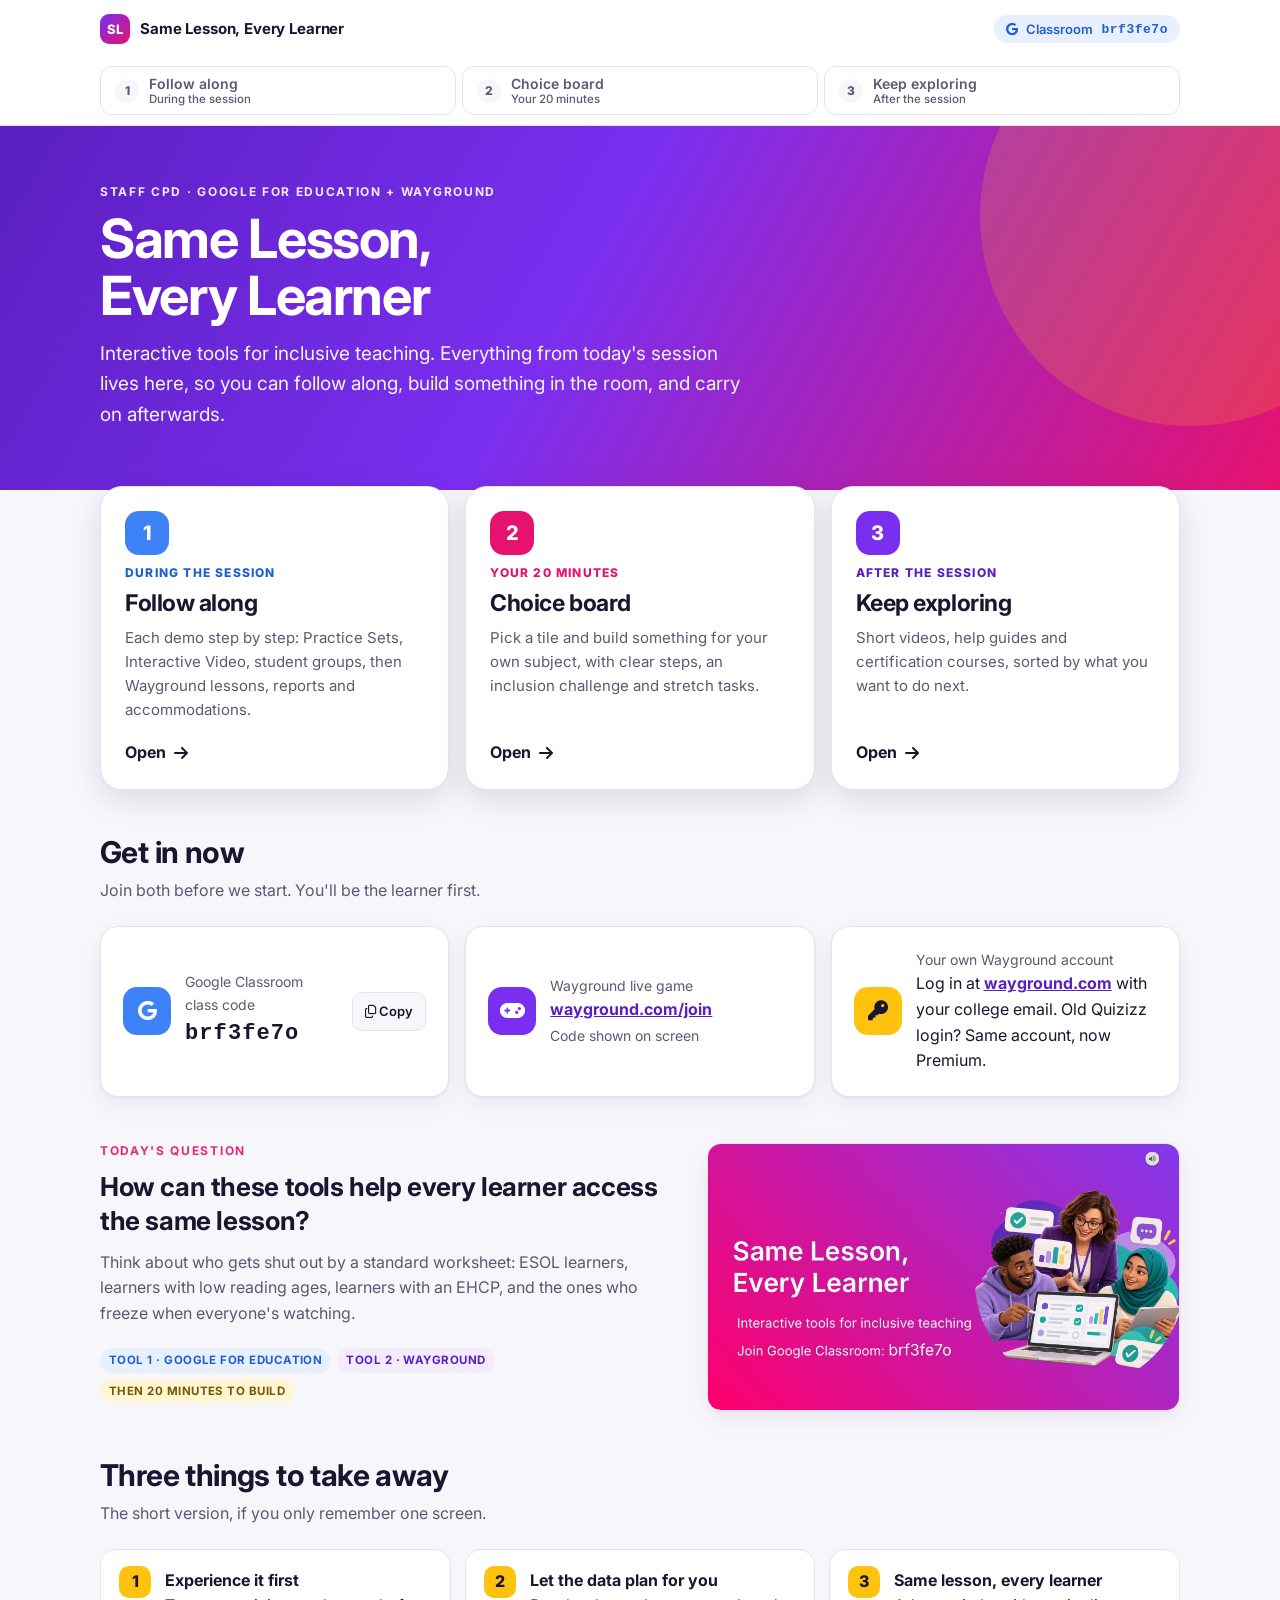
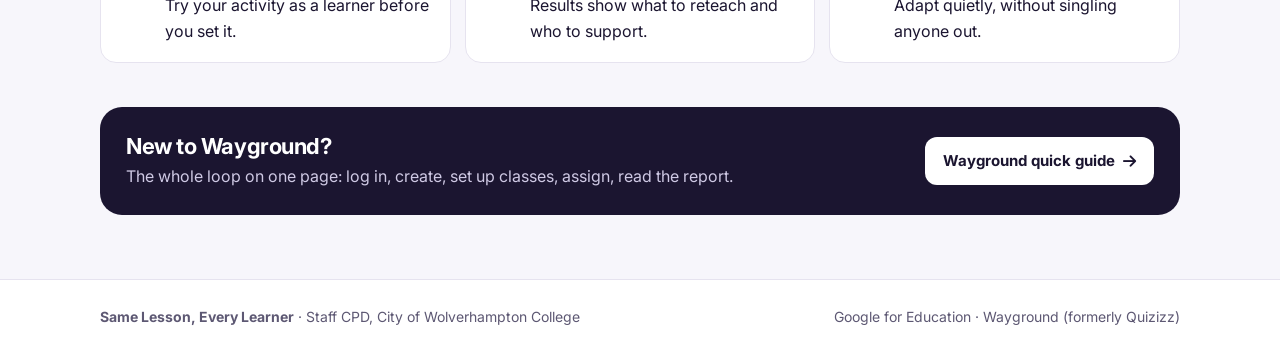
==== index.html @ 35222736 "Version stylesheet and script links so browsers load updates Co-Authored-By: Claude Opus 5.5 <norepl" ====
<!DOCTYPE html>
<html lang="en-GB">
<head>
<meta charset="UTF-8">
<meta name="viewport" content="width=device-width, initial-scale=1.0">
<title>Same Lesson, Every Learner</title>
<meta name="description" content="Session hub: Google for Education and Wayground for inclusive teaching.">
<meta property="og:title" content="Same Lesson, Every Learner">
<meta property="og:description" content="Session hub: Google for Education and Wayground for inclusive teaching.">
<link rel="icon" href="data:image/svg+xml,%3Csvg xmlns='http://www.w3.org/2000/svg' viewBox='0 0 32 32'%3E%3Crect width='32' height='32' rx='8' fill='%237a2ff0'/%3E%3Ctext x='16' y='22' font-family='Arial' font-weight='700' font-size='15' fill='white' text-anchor='middle'%3ESL%3C/text%3E%3C/svg%3E">
<link rel="preconnect" href="https://fonts.googleapis.com">
<link rel="preconnect" href="https://fonts.gstatic.com" crossorigin>
<link href="https://fonts.googleapis.com/css2?family=Inter:wght@400;500;600;700;800&display=swap" rel="stylesheet">
<link href="https://cdnjs.cloudflare.com/ajax/libs/font-awesome/6.5.2/css/all.min.css" rel="stylesheet">
<link href="assets/style.css?v=202610262150" rel="stylesheet">
</head>
<body>
<a class="skip" href="#main">Skip to content</a>
<header class="site-header">
  <div class="wrap">
    <div class="header-row">
      <a class="brand" href="index.html"><span class="brand-mark" aria-hidden="true">SL</span><span>Same Lesson<span class="brand-text-long">, Every Learner</span></span></a>
      <button class="code-pill" data-copy="brf3fe7o" title="Copy the Google Classroom code"><i class="fa-brands fa-google" aria-hidden="true"></i> Classroom <strong>brf3fe7o</strong></button>
    </div>
    <nav class="steps" aria-label="Session sections">
      <a class="step-link" href="follow-along.html"><span class="num">1</span><span class="t">Follow along<small>During the session</small></span></a>
      <a class="step-link" href="choice-board.html"><span class="num">2</span><span class="t">Choice board<small>Your 20 minutes</small></span></a>
      <a class="step-link" href="explore.html"><span class="num">3</span><span class="t">Keep exploring<small>After the session</small></span></a>
    </nav>
  </div>
</header>

<section class="hero">
  <div class="wrap">
    <p class="eyebrow">Staff CPD · Google for Education + Wayground</p>
    <h1>Same Lesson,<br>Every Learner</h1>
    <p class="lede">Interactive tools for inclusive teaching. Everything from today's session lives here, so you can follow along, build something in the room, and carry on afterwards.</p>
  </div>
</section>

<main id="main">
  <div class="wrap">

    <div class="path-cards">
      <a class="path-card" href="follow-along.html">
        <div class="pnum bg-blue">1</div>
        <span class="when" style="color:var(--blue-dark)">During the session</span>
        <h2>Follow along</h2>
        <p>Each demo step by step: Practice Sets, Interactive Video, student groups, then Wayground lessons, reports and accommodations.</p>
        <span class="go">Open <i class="fa-solid fa-arrow-right" aria-hidden="true"></i></span>
      </a>
      <a class="path-card" href="choice-board.html">
        <div class="pnum bg-pink">2</div>
        <span class="when" style="color:var(--pink)">Your 20 minutes</span>
        <h2>Choice board</h2>
        <p>Pick a tile and build something for your own subject, with clear steps, an inclusion challenge and stretch tasks.</p>
        <span class="go">Open <i class="fa-solid fa-arrow-right" aria-hidden="true"></i></span>
      </a>
      <a class="path-card" href="explore.html">
        <div class="pnum bg-purple">3</div>
        <span class="when" style="color:var(--purple-dark)">After the session</span>
        <h2>Keep exploring</h2>
        <p>Short videos, help guides and certification courses, sorted by what you want to do next.</p>
        <span class="go">Open <i class="fa-solid fa-arrow-right" aria-hidden="true"></i></span>
      </a>
    </div>

    <section class="block" style="margin-top:44px">
      <h2>Get in now</h2>
      <p class="sub">Join both before we start. You'll be the learner first.</p>
      <div class="join-grid">
        <div class="card join">
          <div class="icon bg-blue"><i class="fa-brands fa-google" aria-hidden="true"></i></div>
          <div>
            <p style="font-size:14px;color:var(--muted)">Google Classroom class code</p>
            <p class="code">brf3fe7o</p>
          </div>
          <button class="copy-btn" data-copy="brf3fe7o"><i class="fa-regular fa-copy" aria-hidden="true"></i> Copy</button>
        </div>
        <div class="card join">
          <div class="icon bg-purple"><i class="fa-solid fa-gamepad" aria-hidden="true"></i></div>
          <div>
            <p style="font-size:14px;color:var(--muted)">Wayground live game</p>
            <p><a href="https://wayground.com/join" target="_blank" rel="noopener"><strong>wayground.com/join</strong></a><br><span style="font-size:14px;color:var(--muted)">Code shown on screen</span></p>
          </div>
        </div>
        <div class="card join">
          <div class="icon bg-yellow"><i class="fa-solid fa-key" aria-hidden="true"></i></div>
          <div>
            <p style="font-size:14px;color:var(--muted)">Your own Wayground account</p>
            <p>Log in at <a href="https://wayground.com" target="_blank" rel="noopener"><strong>wayground.com</strong></a> with your college email. Old Quizizz login? Same account, now Premium.</p>
          </div>
        </div>
      </div>
    </section>

    <section class="block">
      <div class="split">
        <div>
          <p class="eyebrow" style="color:var(--pink)">Today's question</p>
          <p class="lead-q">How can these tools help every learner access the same lesson?</p>
          <p class="sub" style="margin-top:12px">Think about who gets shut out by a standard worksheet: ESOL learners, learners with low reading ages, learners with an EHCP, and the ones who freeze when everyone's watching.</p>
          <div class="tags">
            <span class="tag google">Tool 1 · Google for Education</span>
            <span class="tag wayground">Tool 2 · Wayground</span>
            <span class="tag time">Then 20 minutes to build</span>
          </div>
        </div>
        <div class="figure"><img src="assets/img/session-title.jpg" alt="Session title slide: Same Lesson, Every Learner. Interactive tools for inclusive teaching." width="900" height="506"></div>
      </div>
    </section>

    <section class="block">
      <h2>Three things to take away</h2>
      <p class="sub">The short version, if you only remember one screen.</p>
      <ol class="takeaways">
        <li><strong>Experience it first</strong>Try your activity as a learner before you set it.</li>
        <li><strong>Let the data plan for you</strong>Results show what to reteach and who to support.</li>
        <li><strong>Same lesson, every learner</strong>Adapt quietly, without singling anyone out.</li>
      </ol>
    </section>

    <div class="next-band">
      <div>
        <h2>New to Wayground?</h2>
        <p>The whole loop on one page: log in, create, set up classes, assign, read the report.</p>
      </div>
      <a class="btn light" href="wayground-guide.html">Wayground quick guide <i class="fa-solid fa-arrow-right" aria-hidden="true"></i></a>
    </div>

  </div>
</main>

<footer>
  <div class="wrap">
    <p><strong>Same Lesson, Every Learner</strong> · Staff CPD, City of Wolverhampton College</p>
    <p>Google for Education · Wayground (formerly Quizizz)</p>
  </div>
</footer>
<script src="assets/site.js?v=202610262150"></script>
</body>
</html>
---- assets/style.css ----
/* Same Lesson, Every Learner — shared styles
   Palette taken from the session slide deck. */
:root {
  --purple: #7a2ff0;
  --purple-dark: #5b1fc0;
  --purple-soft: #f3ecff;
  --pink: #e5126e;
  --pink-soft: #fde7f1;
  --yellow: #ffc20e;
  --yellow-soft: #fff6d6;
  --blue: #3d82f6;
  --blue-dark: #1f5fd1;
  --blue-soft: #e8f0ff;
  --green: #10a35a;
  --ink: #1b1530;
  --muted: #5d5873;
  --line: #e6e3ef;
  --bg: #f7f6fb;
  --card: #ffffff;
  --radius: 18px;
  --shadow: 0 1px 2px rgba(27, 21, 48, .06), 0 8px 24px rgba(27, 21, 48, .06);
  --max: 1120px;
}

* { box-sizing: border-box; }
html { scroll-behavior: smooth; scroll-padding-top: 130px; }
@media (prefers-reduced-motion: reduce) { html { scroll-behavior: auto; } * { transition: none !important; animation: none !important; } }

body {
  margin: 0;
  font-family: 'Inter', -apple-system, BlinkMacSystemFont, 'Segoe UI', sans-serif;
  background: var(--bg);
  color: var(--ink);
  line-height: 1.6;
  -webkit-font-smoothing: antialiased;
  overflow-x: hidden;
}
img { max-width: 100%; height: auto; display: block; }
a { color: var(--purple-dark); }
a:hover { color: var(--pink); }
:focus-visible { outline: 3px solid var(--yellow); outline-offset: 2px; border-radius: 6px; }

.skip { position: absolute; left: -999px; top: 8px; background: var(--ink); color: #fff; padding: 8px 14px; border-radius: 8px; z-index: 100; }
.skip:focus { left: 8px; }

.wrap { max-width: var(--max); margin: 0 auto; padding: 0 20px; }

/* ---------- Header + step nav ---------- */
.site-header {
  position: sticky; top: 0; z-index: 50;
  background: rgba(255, 255, 255, .94);
  backdrop-filter: blur(16px); -webkit-backdrop-filter: blur(16px);
  border-bottom: 1px solid var(--line);
}
.header-row { display: flex; align-items: center; justify-content: space-between; gap: 12px; height: 58px; }
.brand { display: flex; align-items: center; gap: 10px; text-decoration: none; color: var(--ink); font-weight: 700; font-size: 15px; letter-spacing: -.01em; }
.brand-mark { width: 30px; height: 30px; border-radius: 9px; background: linear-gradient(135deg, var(--purple), var(--pink)); color: #fff; display: grid; place-items: center; font-size: 13px; font-weight: 800; }
.code-pill { display: inline-flex; align-items: center; gap: 8px; font-size: 13px; background: var(--blue-soft); color: var(--blue-dark); border: 0; border-radius: 999px; padding: 6px 12px; font-weight: 600; cursor: pointer; font-family: inherit; }
.code-pill strong { font-family: ui-monospace, 'SF Mono', Menlo, monospace; letter-spacing: .04em; }
.code-pill:hover { background: #d9e6ff; }

.steps { display: flex; gap: 6px; padding: 8px 0 10px; overflow-x: auto; scrollbar-width: none; }
.steps::-webkit-scrollbar { display: none; }
.step-link {
  flex: 1 1 0; min-width: max-content;
  display: flex; align-items: center; gap: 10px;
  padding: 8px 14px; border-radius: 12px;
  text-decoration: none; color: var(--muted); font-size: 14px; font-weight: 600;
  border: 1px solid var(--line); background: #fff;
}
.step-link .num { width: 24px; height: 24px; border-radius: 50%; display: grid; place-items: center; font-size: 12px; font-weight: 800; background: var(--bg); color: var(--muted); }
.step-link small { display: block; font-weight: 500; font-size: 11.5px; color: var(--muted); line-height: 1.2; }
.step-link span.t { line-height: 1.25; }
.step-link:hover { border-color: var(--purple); color: var(--ink); }
.step-link[aria-current="page"] { background: var(--ink); border-color: var(--ink); color: #fff; }
.step-link[aria-current="page"] small { color: #cfc9e4; }
.step-link[aria-current="page"] .num { background: var(--yellow); color: var(--ink); }
@media (max-width: 640px) {
  .step-link small { display: none; }
  .step-link { padding: 7px 10px; font-size: 13px; gap: 7px; }
  .brand-text-long { display: none; }
}

/* ---------- Hero ---------- */
.hero { background: linear-gradient(120deg, var(--purple-dark) 0%, var(--purple) 45%, var(--pink) 100%); color: #fff; padding: 56px 0 60px; position: relative; overflow: hidden; }
.hero::after { content: ""; position: absolute; right: -120px; top: -120px; width: 420px; height: 420px; border-radius: 50%; background: rgba(255, 194, 14, .18); }
.hero .wrap { position: relative; z-index: 1; }
.eyebrow { text-transform: uppercase; letter-spacing: .14em; font-size: 12px; font-weight: 700; opacity: .9; margin: 0 0 10px; }
.hero h1 { font-size: clamp(32px, 5.4vw, 54px); line-height: 1.05; margin: 0 0 14px; letter-spacing: -.025em; }
.hero p.lede { font-size: clamp(16px, 2vw, 19px); max-width: 640px; margin: 0; opacity: .95; }
.hero.compact { padding: 36px 0 40px; }
.hero.compact h1 { font-size: clamp(28px, 4.4vw, 42px); }
.hero.blue { background: linear-gradient(120deg, #1f5fd1, var(--blue) 55%, var(--purple)); }
.hero.pink { background: linear-gradient(120deg, var(--pink), #f0457f 50%, var(--purple)); }
.hero.dark { background: linear-gradient(120deg, #1b1530, #3a2378 60%, var(--purple)); }

/* ---------- Layout bits ---------- */
main { padding: 36px 0 64px; }
section.block { margin: 0 0 44px; }
h2 { font-size: clamp(23px, 3vw, 30px); letter-spacing: -.02em; line-height: 1.2; margin: 0 0 8px; }
h3 { font-size: 19px; letter-spacing: -.01em; margin: 0 0 6px; line-height: 1.3; }
h4 { font-size: 15px; margin: 18px 0 6px; }
.sub { color: var(--muted); margin: 0 0 22px; max-width: 760px; }
.grid { display: grid; gap: 16px; }
.g2 { grid-template-columns: repeat(auto-fit, minmax(300px, 1fr)); }
.g3 { grid-template-columns: repeat(auto-fit, minmax(260px, 1fr)); }
.g4 { grid-template-columns: repeat(auto-fit, minmax(210px, 1fr)); }
@media (max-width: 380px) { .g2, .g3, .g4 { grid-template-columns: 1fr; } }

.card { background: var(--card); border: 1px solid var(--line); border-radius: var(--radius); padding: 22px; box-shadow: var(--shadow); }
.card p { margin: 0 0 10px; }
.card p:last-child { margin-bottom: 0; }

.tag { display: inline-block; font-size: 11.5px; font-weight: 700; letter-spacing: .04em; text-transform: uppercase; padding: 3px 9px; border-radius: 999px; }
.tag.google { background: var(--blue-soft); color: var(--blue-dark); }
.tag.wayground { background: var(--purple-soft); color: var(--purple-dark); }
.tag.inclusion { background: var(--pink-soft); color: #b30c55; }
.tag.time { background: var(--yellow-soft); color: #7a5600; }
.tag.neutral { background: var(--bg); color: var(--muted); }
.tags { display: flex; flex-wrap: wrap; gap: 6px; margin: 0 0 10px; }

.btn { display: inline-flex; align-items: center; gap: 8px; text-decoration: none; font-weight: 700; font-size: 15px; padding: 12px 18px; border-radius: 12px; border: 0; cursor: pointer; font-family: inherit; }
.btn.primary { background: var(--ink); color: #fff; }
.btn.primary:hover { background: var(--purple-dark); color: #fff; }
.btn.light { background: #fff; color: var(--ink); }
.btn.light:hover { background: var(--yellow); color: var(--ink); }
.btn.ghost { background: transparent; color: var(--ink); border: 1px solid var(--line); }
.btn.ghost:hover { border-color: var(--purple); color: var(--purple-dark); }

/* ---------- Session timeline (follow along) ---------- */
.part-head { display: flex; align-items: center; gap: 14px; margin: 8px 0 18px; }
.part-head .icon { width: 46px; height: 46px; border-radius: 14px; display: grid; place-items: center; color: #fff; font-size: 19px; flex: none; }
.part-head p { margin: 0; color: var(--muted); font-size: 14px; }
.bg-blue { background: var(--blue); } .bg-purple { background: var(--purple); } .bg-pink { background: var(--pink); } .bg-yellow { background: var(--yellow); color: var(--ink) !important; } .bg-ink { background: var(--ink); }

.steplist { counter-reset: s; list-style: none; padding: 0; margin: 8px 0 0; }
.steplist li { counter-increment: s; position: relative; padding: 0 0 12px 40px; }
.steplist li::before { content: counter(s); position: absolute; left: 0; top: 0; width: 27px; height: 27px; border-radius: 50%; background: var(--ink); color: #fff; font-size: 13px; font-weight: 700; display: grid; place-items: center; }
.steplist.purple li::before { background: var(--purple); }
.steplist.blue li::before { background: var(--blue); }
.path { font-weight: 600; background: var(--bg); border: 1px solid var(--line); border-radius: 8px; padding: 1px 7px; font-size: .94em; box-decoration-break: clone; -webkit-box-decoration-break: clone; }

.ticks { list-style: none; padding: 0; margin: 6px 0 0; }
.ticks li { position: relative; padding-left: 26px; margin-bottom: 6px; }
.ticks li::before { content: "\f00c"; font-family: "Font Awesome 6 Free"; font-weight: 900; position: absolute; left: 0; top: 1px; color: var(--green); font-size: 14px; }

.callout { border-radius: 14px; padding: 14px 16px; display: flex; gap: 12px; align-items: flex-start; margin-top: 14px; font-size: 15px; }
.callout i { margin-top: 4px; }
.callout.inclusion { background: var(--pink-soft); color: #6d0a35; }
.callout.tip { background: var(--yellow-soft); color: #5a4100; }
.callout.warn { background: #fff1e8; color: #7a2e00; border: 1px solid #ffd2b5; }
.callout.info { background: var(--blue-soft); color: #123d85; }
.callout p { margin: 0; }

.done-toggle { display: inline-flex; align-items: center; gap: 8px; margin-top: 14px; font-size: 14px; font-weight: 600; color: var(--muted); cursor: pointer; user-select: none; }
.done-toggle input { width: 18px; height: 18px; accent-color: var(--green); }
.is-done { border-color: #9ad9b7; }
.is-done .done-toggle { color: var(--green); }

/* Slide / question-type cookbook */
.slide-card { padding: 0; overflow: hidden; display: flex; flex-direction: column; }
.slide-card img { aspect-ratio: 16 / 9; object-fit: cover; border-bottom: 1px solid var(--line); }
.slide-card .body { padding: 16px 18px 18px; }
.slide-card .qtype { display: inline-flex; align-items: center; gap: 7px; font-weight: 800; font-size: 13px; color: var(--purple-dark); text-transform: uppercase; letter-spacing: .04em; margin-bottom: 6px; }
.slide-card .q { font-weight: 600; margin: 0 0 6px; }
.slide-card .why { color: var(--muted); font-size: 14px; margin: 0; }

/* Accommodations */
.acc-group h4 { margin-top: 0; font-size: 13px; text-transform: uppercase; letter-spacing: .06em; color: var(--muted); }
.chips { display: flex; flex-wrap: wrap; gap: 7px; }
.chip { background: var(--purple-soft); color: var(--purple-dark); border-radius: 999px; padding: 5px 11px; font-size: 13.5px; font-weight: 600; }

/* ---------- Choice board ---------- */
.board { display: grid; grid-template-columns: repeat(3, 1fr); gap: 14px; }
@media (max-width: 860px) { .board { grid-template-columns: repeat(2, 1fr); } }
@media (max-width: 520px) { .board { grid-template-columns: 1fr; } }
.tile {
  position: relative; display: flex; flex-direction: column; gap: 6px;
  text-decoration: none; color: var(--ink);
  background: #fff; border: 2px solid var(--line); border-radius: 20px; padding: 18px 18px 16px;
  min-height: 170px; transition: transform .15s ease, border-color .15s ease, box-shadow .15s ease;
}
.tile:hover { transform: translateY(-3px); border-color: var(--purple); box-shadow: var(--shadow); color: var(--ink); }
.tile .tnum { font-size: 34px; font-weight: 800; line-height: 1; letter-spacing: -.03em; }
.tile .tname { font-size: 19px; font-weight: 800; letter-spacing: -.01em; }
.tile .tdesc { font-size: 14px; color: var(--muted); }
.tile .tmeta { margin-top: auto; display: flex; gap: 6px; flex-wrap: wrap; }
.tile.google .tnum { color: var(--blue); }
.tile.wayground .tnum { color: var(--purple); }
.tile .tick { position: absolute; top: 14px; right: 14px; width: 28px; height: 28px; border-radius: 50%; background: var(--green); color: #fff; display: none; place-items: center; font-size: 13px; }
.tile.built .tick { display: grid; }
.tile.built { border-color: #9ad9b7; }

.task { scroll-margin-top: 130px; }
.task-head { display: flex; gap: 16px; align-items: flex-start; margin-bottom: 8px; }
.task-head .big { font-size: 40px; font-weight: 800; line-height: 1; letter-spacing: -.03em; color: var(--purple); flex: none; }
.task.google .task-head .big { color: var(--blue); }
.task-cols { display: grid; grid-template-columns: 1.35fr 1fr; gap: 22px; margin-top: 10px; }
@media (max-width: 820px) { .task-cols { grid-template-columns: 1fr; } }
.side-box { background: var(--bg); border-radius: 14px; padding: 16px; font-size: 15px; }
.side-box h4 { margin-top: 0; }
.side-box + .side-box { margin-top: 12px; }
.back-top { font-size: 14px; font-weight: 600; text-decoration: none; display: inline-flex; gap: 6px; align-items: center; margin-top: 14px; }

.challenge-grid { display: grid; grid-template-columns: repeat(auto-fit, minmax(240px, 1fr)); gap: 12px; }
.challenge { background: #fff; border: 1px dashed #cbbef0; border-radius: 16px; padding: 16px; }
.challenge h3 { font-size: 16px; display: flex; gap: 8px; align-items: center; }
.challenge p { margin: 0; font-size: 14.5px; color: var(--muted); }

/* ---------- Hub ---------- */
.path-cards { display: grid; grid-template-columns: repeat(3, 1fr); gap: 16px; margin-top: -40px; position: relative; z-index: 2; }
@media (max-width: 860px) { .path-cards { grid-template-columns: 1fr; } }
.path-card { text-decoration: none; color: var(--ink); background: #fff; border-radius: 22px; padding: 24px; box-shadow: 0 10px 30px rgba(27, 21, 48, .12); border: 1px solid var(--line); display: flex; flex-direction: column; gap: 8px; transition: transform .15s ease; }
.path-card:hover { transform: translateY(-4px); color: var(--ink); }
.path-card .when { font-size: 12px; font-weight: 800; text-transform: uppercase; letter-spacing: .1em; }
.path-card h2 { font-size: 23px; margin: 0; }
.path-card p { margin: 0; color: var(--muted); font-size: 15px; }
.path-card .go { margin-top: auto; padding-top: 10px; font-weight: 700; display: flex; align-items: center; gap: 8px; }
.path-card .pnum { width: 44px; height: 44px; border-radius: 14px; display: grid; place-items: center; color: #fff; font-weight: 800; font-size: 20px; }

.join-grid { display: grid; grid-template-columns: repeat(auto-fit, minmax(260px, 1fr)); gap: 16px; }
.join { display: flex; gap: 14px; align-items: center; }
.join .icon { width: 48px; height: 48px; border-radius: 14px; display: grid; place-items: center; color: #fff; font-size: 20px; flex: none; }
.join .code { font-family: ui-monospace, 'SF Mono', Menlo, monospace; font-size: 22px; font-weight: 700; letter-spacing: .05em; }
.join p { margin: 0; }
.copy-btn { margin-left: auto; background: var(--bg); border: 1px solid var(--line); border-radius: 10px; padding: 8px 12px; font: inherit; font-size: 13px; font-weight: 600; cursor: pointer; color: var(--ink); white-space: nowrap; }
.copy-btn:hover { border-color: var(--purple); }

.takeaways { counter-reset: t; display: grid; grid-template-columns: repeat(auto-fit, minmax(240px, 1fr)); gap: 14px; list-style: none; padding: 0; margin: 0; }
.takeaways li { counter-increment: t; background: #fff; border: 1px solid var(--line); border-radius: 16px; padding: 18px 18px 18px 64px; position: relative; }
.takeaways li::before { content: counter(t); position: absolute; left: 18px; top: 16px; width: 32px; height: 32px; border-radius: 10px; background: var(--yellow); font-weight: 800; display: grid; place-items: center; }
.takeaways strong { display: block; }

/* ---------- Explore ---------- */
.filters { display: flex; flex-wrap: wrap; gap: 8px; margin: 0 0 18px; }
.filter { border: 1px solid var(--line); background: #fff; border-radius: 999px; padding: 8px 14px; font: inherit; font-size: 14px; font-weight: 600; cursor: pointer; color: var(--muted); }
.filter[aria-pressed="true"] { background: var(--ink); color: #fff; border-color: var(--ink); }
.search { width: 100%; max-width: 420px; padding: 11px 14px 11px 40px; border-radius: 12px; border: 1px solid var(--line); font: inherit; font-size: 15px; background: #fff url("data:image/svg+xml,%3Csvg xmlns='http://www.w3.org/2000/svg' width='16' height='16' fill='none' stroke='%235d5873' stroke-width='2' viewBox='0 0 24 24'%3E%3Ccircle cx='11' cy='11' r='7'/%3E%3Cpath d='m20 20-3.5-3.5'/%3E%3C/svg%3E") no-repeat 14px center; margin-bottom: 14px; }
.res-group { margin-bottom: 34px; }
.res-group[hidden] { display: none; }
.res-group > h3 { display: flex; align-items: center; gap: 10px; font-size: 18px; margin-bottom: 12px; }
.res { display: flex; gap: 14px; align-items: flex-start; text-decoration: none; color: var(--ink); background: #fff; border: 1px solid var(--line); border-radius: 14px; padding: 14px 16px; transition: border-color .15s ease, transform .15s ease; }
.res:hover { border-color: var(--purple); transform: translateY(-2px); color: var(--ink); }
.res[hidden] { display: none; }
.res .ri { width: 38px; height: 38px; border-radius: 11px; display: grid; place-items: center; flex: none; font-size: 15px; }
.res .rt { font-weight: 700; font-size: 15.5px; line-height: 1.35; }
.res .rd { font-size: 14px; color: var(--muted); margin-top: 2px; }
.res .rk { font-size: 12px; color: var(--muted); font-weight: 600; margin-top: 6px; text-transform: uppercase; letter-spacing: .05em; }
.ri.video { background: var(--pink-soft); color: var(--pink); }
.ri.guide { background: var(--blue-soft); color: var(--blue-dark); }
.ri.site { background: var(--purple-soft); color: var(--purple-dark); }
.ri.cert { background: var(--yellow-soft); color: #8a6100; }
.no-results { color: var(--muted); display: none; }

/* ---------- Footer ---------- */
.next-band { background: var(--ink); color: #fff; border-radius: 22px; padding: 26px; display: flex; flex-wrap: wrap; align-items: center; justify-content: space-between; gap: 16px; }
.next-band h2 { margin: 0 0 4px; font-size: 22px; }
.next-band p { margin: 0; color: #cfc9e4; }
footer { border-top: 1px solid var(--line); background: #fff; padding: 26px 0; font-size: 14px; color: var(--muted); }
footer .wrap { display: flex; flex-wrap: wrap; gap: 10px 24px; justify-content: space-between; }
footer p { margin: 0; }

.toast { position: fixed; bottom: 20px; left: 50%; transform: translateX(-50%) translateY(20px); background: var(--ink); color: #fff; padding: 10px 16px; border-radius: 10px; font-size: 14px; opacity: 0; pointer-events: none; transition: all .2s ease; z-index: 99; }
.toast.show { opacity: 1; transform: translateX(-50%) translateY(0); }

.toc { display: flex; flex-wrap: wrap; gap: 8px; margin: 0 0 30px; }
.toc a { text-decoration: none; font-size: 14px; font-weight: 600; padding: 7px 12px; border-radius: 10px; background: #fff; border: 1px solid var(--line); color: var(--ink); display: inline-flex; gap: 8px; align-items: center; }
.toc a:hover { border-color: var(--purple); }
.toc .tm { font-weight: 500; color: var(--muted); font-size: 12.5px; }

.split { display: grid; grid-template-columns: 1.1fr .9fr; gap: 28px; align-items: center; }
@media (max-width: 820px) { .split { grid-template-columns: 1fr; } }
.figure { border-radius: 14px; overflow: hidden; border: 1px solid var(--line); box-shadow: var(--shadow); }
.lead-q { font-size: clamp(20px, 2.6vw, 26px); font-weight: 700; letter-spacing: -.015em; line-height: 1.3; margin: 0; }
.done-toggle { margin-right: 18px; vertical-align: middle; }
.back-top { vertical-align: middle; }

/* Question-type micro instructions (follow along) */
.qcard { display: flex; flex-direction: column; }
.qc-head { display: flex; align-items: center; justify-content: space-between; gap: 10px; flex-wrap: wrap; margin-bottom: 6px; }
.qc-head .qtype { display: inline-flex; align-items: center; gap: 7px; font-weight: 800; font-size: 13px; color: var(--purple-dark); text-transform: uppercase; letter-spacing: .04em; }
.qc-slide { font-size: 12px; font-weight: 700; color: var(--muted); background: var(--bg); border: 1px solid var(--line); border-radius: 999px; padding: 2px 10px; }
.qcard .q { font-weight: 600; margin: 0 0 10px; }
.qcard .why { color: var(--muted); font-size: 14px; margin: auto 0 0; padding-top: 10px; border-top: 1px dashed var(--line); }
.mini { margin: 0 0 12px; padding-left: 20px; font-size: 15px; }
.mini li { margin-bottom: 5px; }
.mini li::marker { color: var(--purple); font-weight: 700; }
.grid > .side-box + .side-box { margin-top: 0; }
.g2-fixed { grid-template-columns: repeat(2, minmax(0, 1fr)); }
@media (max-width: 640px) { .g2-fixed { grid-template-columns: 1fr; } }

/* Coloured question-type cards */
.qcard { padding: 0; overflow: hidden; border-top: 0; }
.qcard .qc-head { display: flex; align-items: center; gap: 10px; margin: 0; padding: 14px 20px; color: #fff; font-weight: 800; font-size: 17px; letter-spacing: -.01em; justify-content: flex-start; }
.qcard .qc-head i { width: 32px; height: 32px; border-radius: 10px; background: rgba(255,255,255,.22); display: grid; place-items: center; font-size: 15px; }
.qcard .qc-body { padding: 16px 20px 18px; display: flex; flex-direction: column; flex: 1; }
.qc-purple .qc-head { background: var(--purple); }
.qc-pink .qc-head { background: var(--pink); }
.qc-blue .qc-head { background: var(--blue); }
.qc-yellow .qc-head { background: var(--yellow); color: var(--ink); }
.qc-yellow .qc-head i { background: rgba(27,21,48,.1); }
.qc-green .qc-head { background: var(--green); }
.qc-purple .mini li::marker { color: var(--purple); }
.qc-pink .mini li::marker { color: var(--pink); }
.qc-blue .mini li::marker { color: var(--blue); }
.qc-yellow .mini li::marker { color: #b07d00; }
.qc-green .mini li::marker { color: var(--green); }
.qc-purple { border-color: #d9c8fb; } .qc-pink { border-color: #f8c3da; } .qc-blue { border-color: #c4d8fd; } .qc-yellow { border-color: #ffe39a; } .qc-green { border-color: #b4e6cb; }
.qc-figure { margin: 4px 0 12px; }
.qc-figure img { border-radius: 12px; border: 1px solid var(--line); max-width: 240px; width: 100%; }
.qc-figure figcaption { font-size: 14px; font-weight: 600; margin-top: 8px; }
.qc-figure figcaption a { text-decoration: none; display: inline-flex; gap: 6px; align-items: center; }
.qc-split { display: grid; grid-template-columns: 1fr 160px; gap: 16px; align-items: start; }
.qc-split .qc-figure { margin: 0 0 12px; }
@media (max-width: 480px) { .qc-split { grid-template-columns: 1fr; } .qc-split .qc-figure img { max-width: 220px; } }
.g3x3 { grid-template-columns: repeat(3, minmax(0, 1fr)); }
@media (max-width: 900px) { .g3x3 { grid-template-columns: repeat(2, minmax(0, 1fr)); } }
@media (max-width: 600px) { .g3x3 { grid-template-columns: 1fr; } }

/* Resource blocks: stack title, description and label with spacing */
.res .rt, .res .rd, .res .rk { display: block; }
.res .rt { margin-bottom: 6px; }
.res .rd { margin-top: 0; }
.res .rk { margin-top: 8px; }
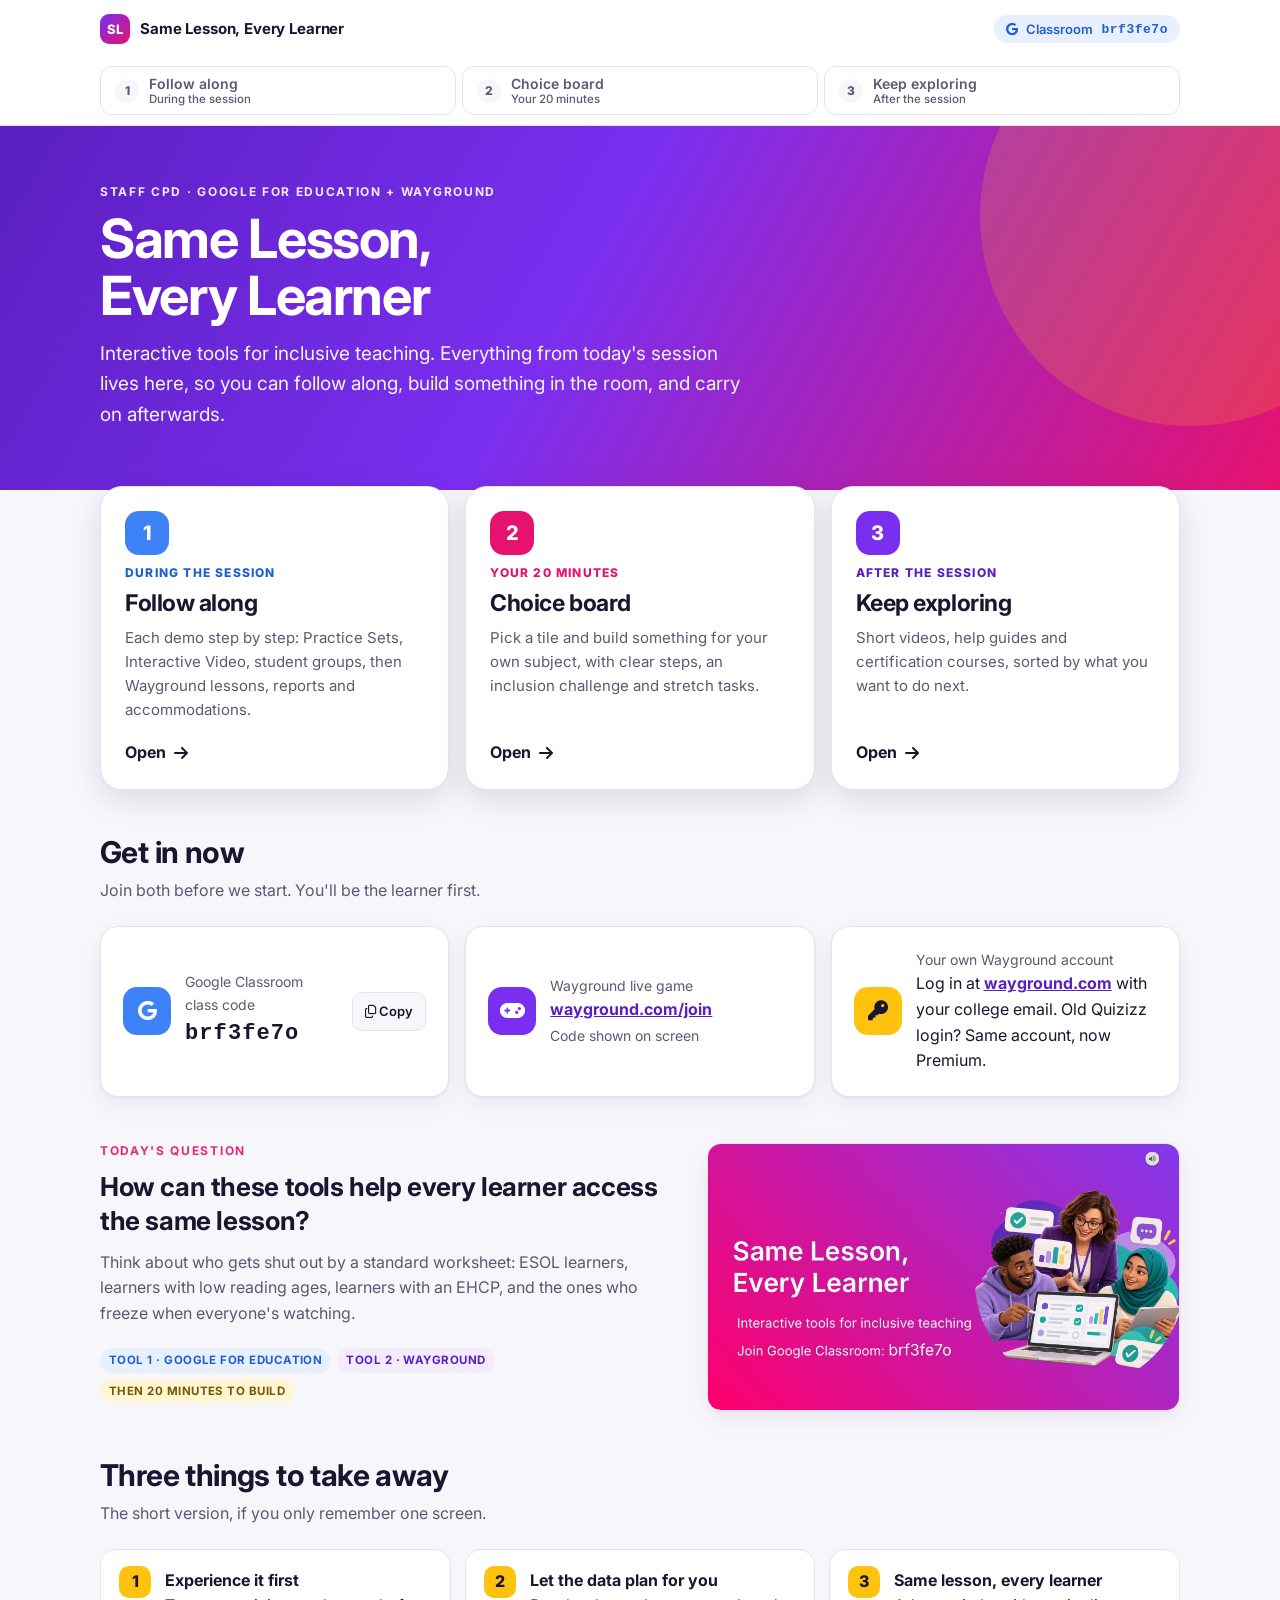
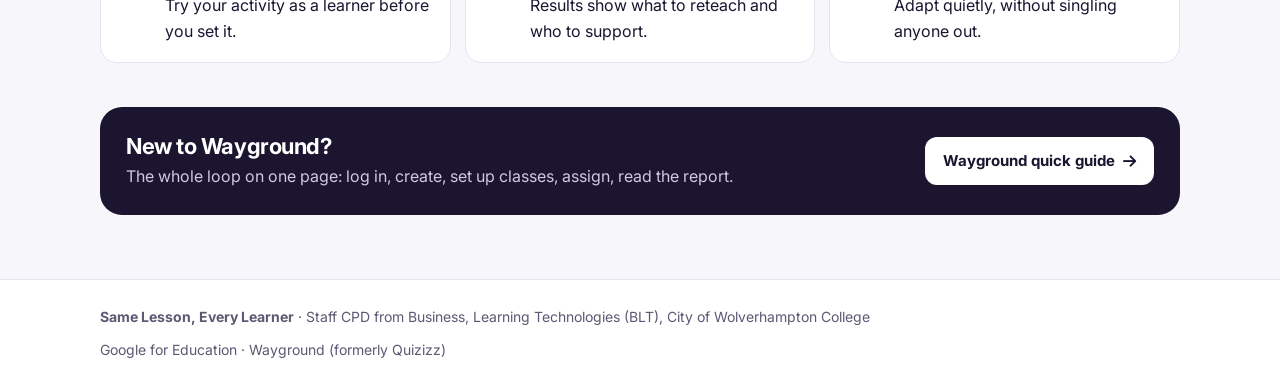
==== commit bb4d59a9: "Footer: credit Business, Learning Technologies (BLT) Co-Authored-By: Claude Opus 5.5 <noreply@anthro" ====
--- a/index.html
+++ b/index.html
@@ -12,7 +12,7 @@
 <link rel="preconnect" href="https://fonts.gstatic.com" crossorigin>
 <link href="https://fonts.googleapis.com/css2?family=Inter:wght@400;500;600;700;800&display=swap" rel="stylesheet">
 <link href="https://cdnjs.cloudflare.com/ajax/libs/font-awesome/6.5.2/css/all.min.css" rel="stylesheet">
-<link href="assets/style.css?v=202610262150" rel="stylesheet">
+<link href="assets/style.css?v=202610262153" rel="stylesheet">
 </head>
 <body>
 <a class="skip" href="#main">Skip to content</a>
@@ -133,10 +133,10 @@
 
 <footer>
   <div class="wrap">
-    <p><strong>Same Lesson, Every Learner</strong> · Staff CPD, City of Wolverhampton College</p>
+    <p><strong>Same Lesson, Every Learner</strong> · Staff CPD from Business, Learning Technologies (BLT), City of Wolverhampton College</p>
     <p>Google for Education · Wayground (formerly Quizizz)</p>
   </div>
 </footer>
-<script src="assets/site.js?v=202610262150"></script>
+<script src="assets/site.js?v=202610262153"></script>
 </body>
 </html>
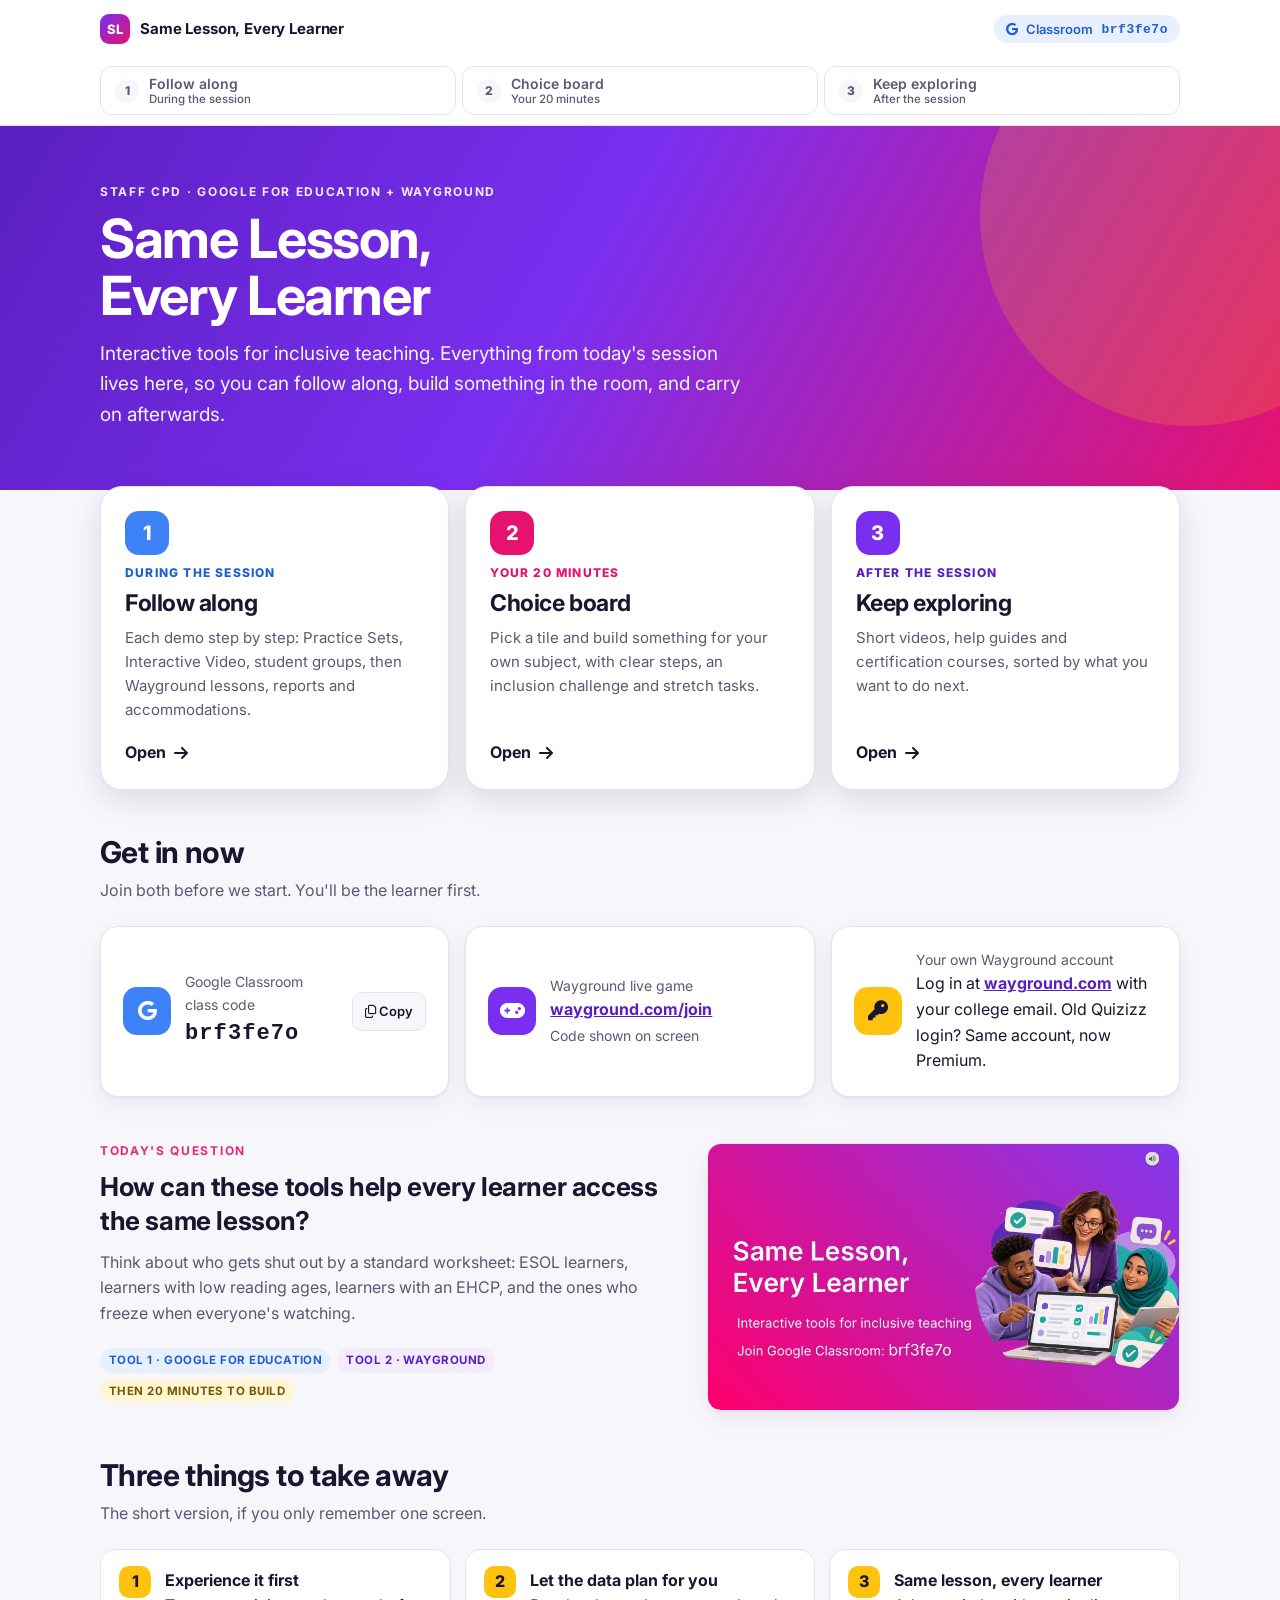
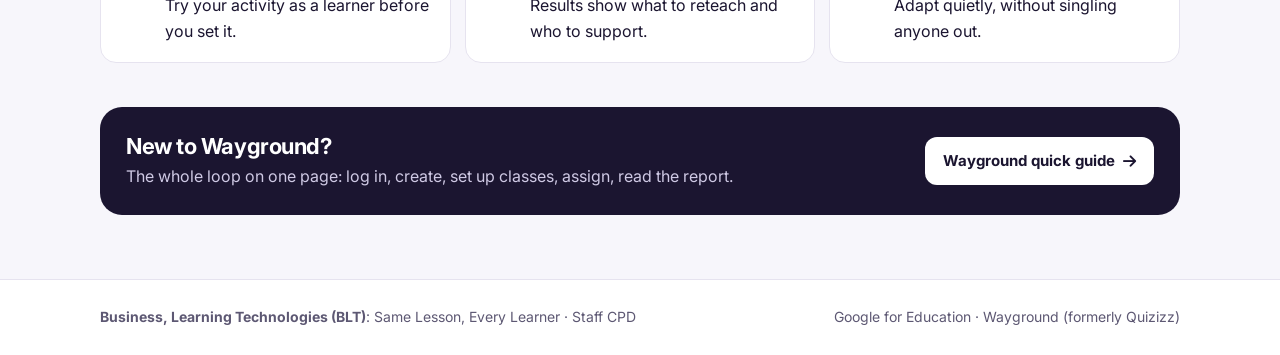
==== commit 43cb8a30: "Footer: BLT credit on the left, tools on the right, one line Co-Authored-By: Claude Opus 5.5 <norepl" ====
--- a/index.html
+++ b/index.html
@@ -12,7 +12,7 @@
 <link rel="preconnect" href="https://fonts.gstatic.com" crossorigin>
 <link href="https://fonts.googleapis.com/css2?family=Inter:wght@400;500;600;700;800&display=swap" rel="stylesheet">
 <link href="https://cdnjs.cloudflare.com/ajax/libs/font-awesome/6.5.2/css/all.min.css" rel="stylesheet">
-<link href="assets/style.css?v=202610262153" rel="stylesheet">
+<link href="assets/style.css?v=202610262156" rel="stylesheet">
 </head>
 <body>
 <a class="skip" href="#main">Skip to content</a>
@@ -133,10 +133,10 @@
 
 <footer>
   <div class="wrap">
-    <p><strong>Same Lesson, Every Learner</strong> · Staff CPD from Business, Learning Technologies (BLT), City of Wolverhampton College</p>
+    <p><strong>Business, Learning Technologies (BLT)</strong>: Same Lesson, Every Learner · Staff CPD</p>
     <p>Google for Education · Wayground (formerly Quizizz)</p>
   </div>
 </footer>
-<script src="assets/site.js?v=202610262153"></script>
+<script src="assets/site.js?v=202610262156"></script>
 </body>
 </html>
--- a/assets/style.css
+++ b/assets/style.css
@@ -322,3 +322,6 @@
 .res .rt { margin-bottom: 6px; }
 .res .rd { margin-top: 0; }
 .res .rk { margin-top: 8px; }
+footer .wrap { flex-wrap: nowrap; align-items: center; }
+footer p { white-space: nowrap; }
+@media (max-width: 860px) { footer .wrap { flex-wrap: wrap; } footer p { white-space: normal; } }
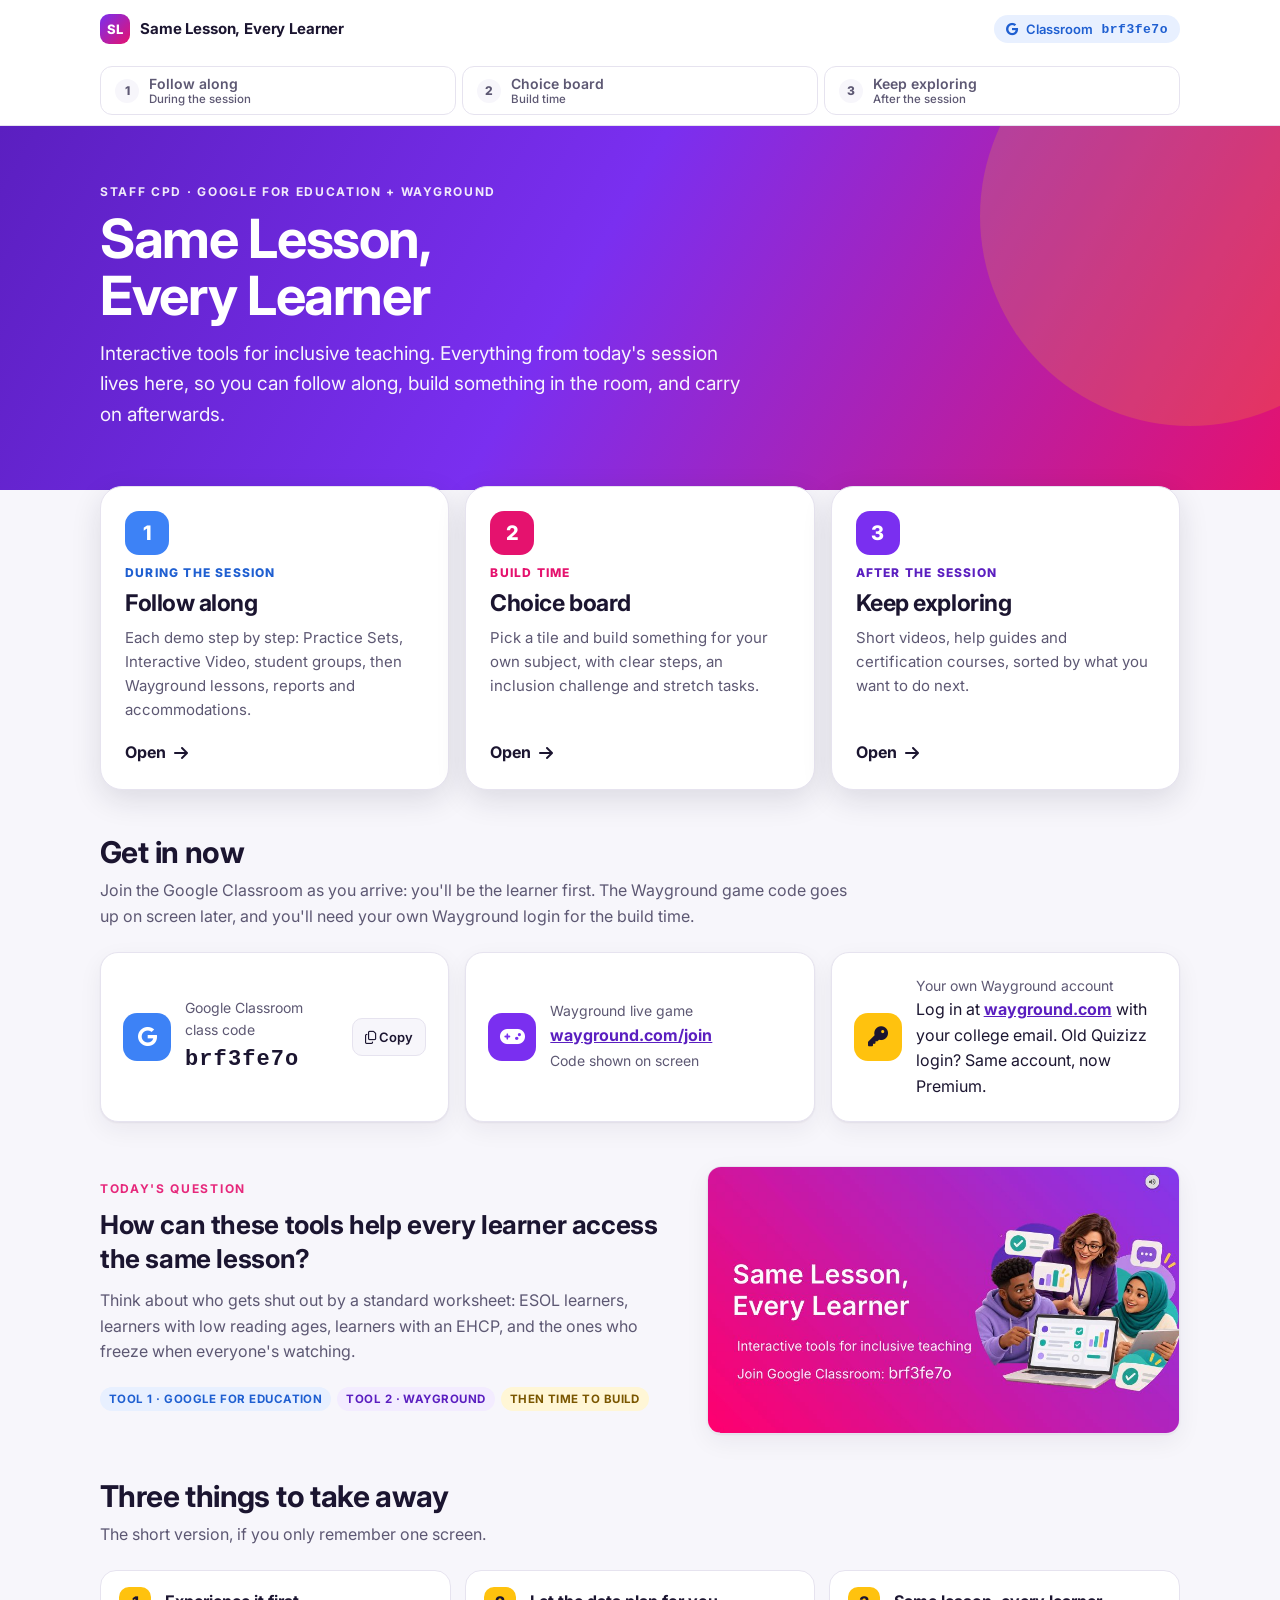
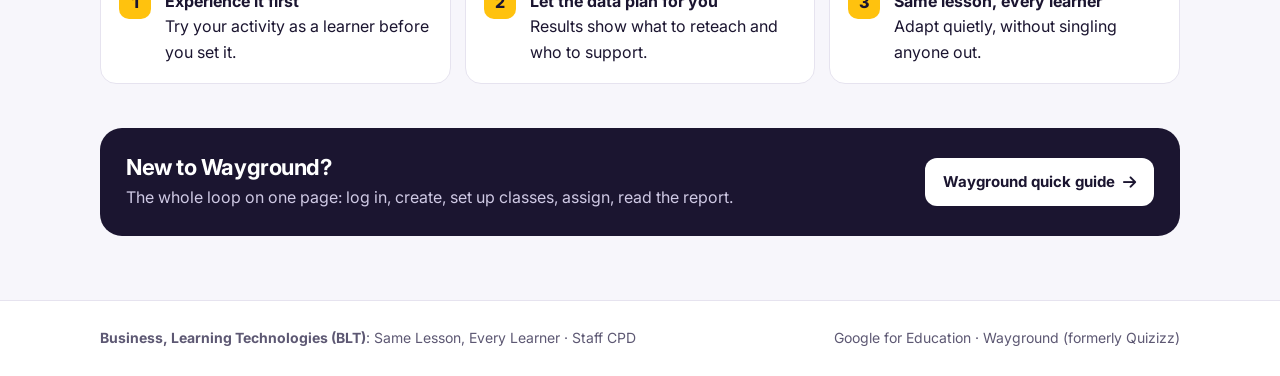
==== commit 4787ce39: "Review pass: clearer steps, no fixed timings, remove unverified claims - Remove remaining '20 minute" ====
--- a/index.html
+++ b/index.html
@@ -12,7 +12,7 @@
 <link rel="preconnect" href="https://fonts.gstatic.com" crossorigin>
 <link href="https://fonts.googleapis.com/css2?family=Inter:wght@400;500;600;700;800&display=swap" rel="stylesheet">
 <link href="https://cdnjs.cloudflare.com/ajax/libs/font-awesome/6.5.2/css/all.min.css" rel="stylesheet">
-<link href="assets/style.css?v=202610262156" rel="stylesheet">
+<link href="assets/style.css?v=202610262221" rel="stylesheet">
 </head>
 <body>
 <a class="skip" href="#main">Skip to content</a>
@@ -24,7 +24,7 @@
     </div>
     <nav class="steps" aria-label="Session sections">
       <a class="step-link" href="follow-along.html"><span class="num">1</span><span class="t">Follow along<small>During the session</small></span></a>
-      <a class="step-link" href="choice-board.html"><span class="num">2</span><span class="t">Choice board<small>Your 20 minutes</small></span></a>
+      <a class="step-link" href="choice-board.html"><span class="num">2</span><span class="t">Choice board<small>Build time</small></span></a>
       <a class="step-link" href="explore.html"><span class="num">3</span><span class="t">Keep exploring<small>After the session</small></span></a>
     </nav>
   </div>
@@ -51,7 +51,7 @@
       </a>
       <a class="path-card" href="choice-board.html">
         <div class="pnum bg-pink">2</div>
-        <span class="when" style="color:var(--pink)">Your 20 minutes</span>
+        <span class="when" style="color:var(--pink)">Build time</span>
         <h2>Choice board</h2>
         <p>Pick a tile and build something for your own subject, with clear steps, an inclusion challenge and stretch tasks.</p>
         <span class="go">Open <i class="fa-solid fa-arrow-right" aria-hidden="true"></i></span>
@@ -67,7 +67,7 @@
 
     <section class="block" style="margin-top:44px">
       <h2>Get in now</h2>
-      <p class="sub">Join both before we start. You'll be the learner first.</p>
+      <p class="sub">Join the Google Classroom as you arrive: you'll be the learner first. The Wayground game code goes up on screen later, and you'll need your own Wayground login for the build time.</p>
       <div class="join-grid">
         <div class="card join">
           <div class="icon bg-blue"><i class="fa-brands fa-google" aria-hidden="true"></i></div>
@@ -103,7 +103,7 @@
           <div class="tags">
             <span class="tag google">Tool 1 · Google for Education</span>
             <span class="tag wayground">Tool 2 · Wayground</span>
-            <span class="tag time">Then 20 minutes to build</span>
+            <span class="tag time">Then time to build</span>
           </div>
         </div>
         <div class="figure"><img src="assets/img/session-title.jpg" alt="Session title slide: Same Lesson, Every Learner. Interactive tools for inclusive teaching." width="900" height="506"></div>
@@ -137,6 +137,6 @@
     <p>Google for Education · Wayground (formerly Quizizz)</p>
   </div>
 </footer>
-<script src="assets/site.js?v=202610262156"></script>
+<script src="assets/site.js?v=202610262221"></script>
 </body>
 </html>
